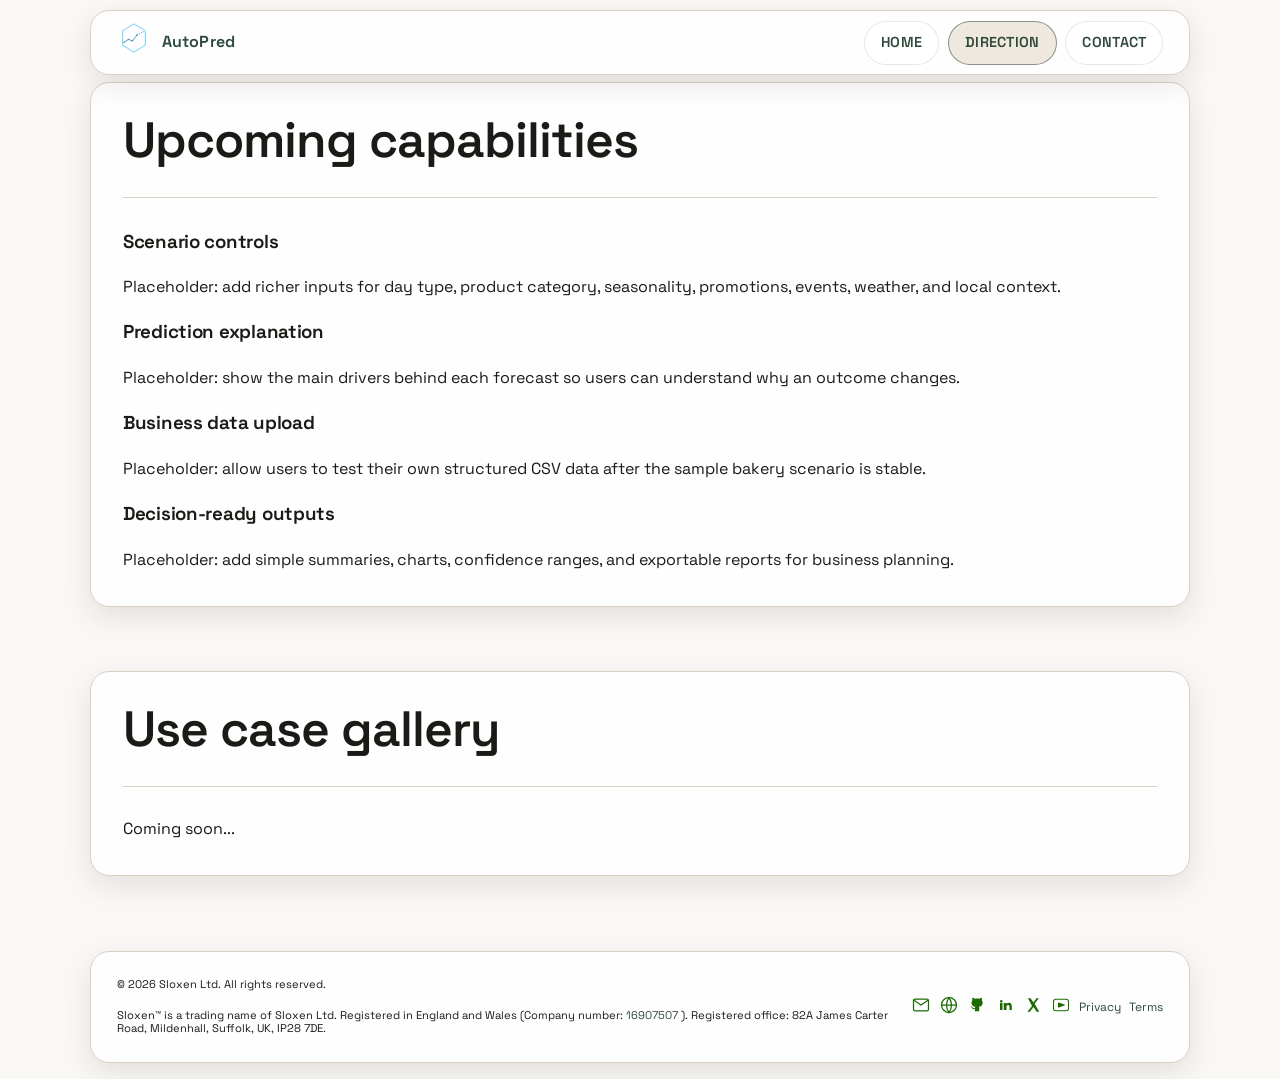
==== direction.html @ 08c7c09d "web structure" ====
<!DOCTYPE html>
<html lang="en">
<head>
  <meta charset="UTF-8" />
  <link rel="icon" type="image/svg+xml" href="assets/autopred.svg" />
  <meta name="viewport" content="width=device-width, initial-scale=1" />
  <title>AutoPred: product direction</title>
  <meta name="description" content="AutoPred product direction, upcoming capabilities, and use case gallery." />
  <link rel="stylesheet" href="style.css" />

  <link rel="preconnect" href="https://fonts.googleapis.com">
  <link rel="preconnect" href="https://fonts.gstatic.com" crossorigin>
  <link href="https://fonts.googleapis.com/css2?family=Space+Grotesk:wght@400;500;600;700&display=swap" rel="stylesheet">
</head>

<body class="sloths-page">
  <header class="site-header">
    <div class="container nav-container">
      <div class="logo">
        <a href="index.html" aria-label="AutoPred home">
          <img class="logo-img" src="assets/autopred.svg" alt="AutoPred logo" />
        </a>
        <span class="logo-text">Auto<span>Pred</span></span>
      </div>

      <nav class="main-nav">
        <a class="nav-link" href="index.html" rel="noopener">home</a>
        <a class="nav-link active" href="direction.html" rel="noopener">direction</a>
        <a class="nav-link" href="https://sloxen.com/contact.html" rel="noopener">contact</a>
      </nav>

      <button class="nav-toggle" type="button"
              aria-label="Open menu"
              aria-controls="mobile-nav"
              aria-expanded="false">
        <span></span><span></span><span></span>
      </button>

      <div id="mobile-nav" class="mobile-nav" aria-hidden="true">
        <div class="mobile-nav__top">
          <div class="mobile-nav__brand">Auto<span>Pred</span></div>
          <button class="mobile-nav__close" type="button" aria-label="Close menu">✕</button>
        </div>

        <nav class="mobile-nav__menu" aria-label="Mobile navigation">
          <div class="mobile-nav__cta">
            <a class="mobile-btn mobile-btn--primary" href="index.html#demo">Try demo</a>
          </div>

          <a class="mobile-link" href="index.html" rel="noopener">home</a>
          <a class="mobile-link" href="direction.html" rel="noopener">direction</a>
          <a class="mobile-link" href="https://sloxen.com/contact.html" rel="noopener">Contact</a>

          <p class="mobile-nav__privacy-note">
            Static demo site. Backend + accounts will be added later.
          </p>

          <a class="mobile-link" href="privacy.html">Privacy</a>
          <a class="mobile-link" href="terms.html">Terms</a>
        </nav>
      </div>
    </div>
  </header>

  <main>
    <!-- UPCOMING CAPABILITIES -->
    <section id="capabilities" class="tab-section">
      <div class="container">
        <h1>Upcoming capabilities</h1>
        <div class="divider"></div>

        <div class="aw-card">
          <h3 class="aw-card__title">Scenario controls</h3>
          <p class="aw-card__desc">
            Placeholder: add richer inputs for day type, product category, seasonality, promotions, events, weather, and local context.
          </p>
        </div>

        <div class="aw-card">
          <h3 class="aw-card__title">Prediction explanation</h3>
          <p class="aw-card__desc">
            Placeholder: show the main drivers behind each forecast so users can understand why an outcome changes.
          </p>
        </div>

        <div class="aw-card">
          <h3 class="aw-card__title">Business data upload</h3>
          <p class="aw-card__desc">
            Placeholder: allow users to test their own structured CSV data after the sample bakery scenario is stable.
          </p>
        </div>

        <div class="aw-card">
          <h3 class="aw-card__title">Decision-ready outputs</h3>
          <p class="aw-card__desc">
            Placeholder: add simple summaries, charts, confidence ranges, and exportable reports for business planning.
          </p>
        </div>
      </div>
    </section>

    <!-- USE CASE GALLERY -->
    <section id="usecase-gallery" class="tab-section">
      <div class="container">
        <h1>Use case gallery</h1>
        <div class="divider"></div>
        <p>Coming soon...</p>
      </div>
    </section>

    <!-- Footer injection -->
    <div id="site-footer"></div>

    <script>
      fetch("footer.html")
        .then(res => res.text())
        .then(html => {
          document.getElementById("site-footer").innerHTML = html;
          const yearEl = document.getElementById("year");
          if (yearEl) yearEl.textContent = new Date().getFullYear();
        });
    </script>

    <!-- Mobile nav script -->
    <script>
      const toggle = document.querySelector(".nav-toggle");
      const mobileNav = document.getElementById("mobile-nav");
      const closeBtn = document.querySelector(".mobile-nav__close");

      function openNav(){
        mobileNav.classList.add("is-open");
        mobileNav.setAttribute("aria-hidden", "false");
        toggle?.setAttribute("aria-expanded", "true");
        document.body.classList.add("nav-open");
      }

      function closeNav(){
        mobileNav.classList.remove("is-open");
        mobileNav.setAttribute("aria-hidden", "true");
        toggle?.setAttribute("aria-expanded", "false");
        document.body.classList.remove("nav-open");
      }

      toggle?.addEventListener("click", (e) => {
        e.stopPropagation();
        openNav();
      });

      closeBtn?.addEventListener("click", closeNav);

      mobileNav?.querySelectorAll("a").forEach(a => a.addEventListener("click", closeNav));

      document.addEventListener("keydown", (e) => {
        if(e.key === "Escape") closeNav();
      });

      document.addEventListener("click", (e) => {
        if (!mobileNav.classList.contains("is-open")) return;

        const target = e.target;
        if (!(target instanceof Node)) return;

        const clickedInsidePanel = mobileNav.contains(target);
        const clickedToggle = toggle && toggle.contains(target);

        if (!clickedInsidePanel && !clickedToggle) closeNav();
      });
    </script>

    <script>
    function scrollPlots(button, direction) {
      const carousel = button.closest('.plot-carousel');

      const container = carousel.querySelector(
        '.product-plot-strip, .product-plot-strip-wide'
      );

      const scrollAmount = container.clientWidth * 0.8;

      container.scrollBy({
        left: direction * scrollAmount,
        behavior: 'smooth'
      });
    }
    </script>

    <script src="./script.js"></script>
  </main>
</body>
</html>
---- style.css ----
/* =========================================================
   Sloxen - style.css (tidied + deduplicated)
   0) Reset + Variables
   ========================================================= */

*, *::before, *::after { box-sizing: border-box; }

:root{
  /* Header offset for fixed header (desktop default) */
  --header-offset: 10px;

  /* Softer, more “creamy green” palette */
  --bg: #f2f7f1;
  --surface: #ffffff;
  --text: #0f1f17;
  --muted: #40554b;
  --accent: #2f7d63;
  --accent-soft: #e2f0ea;
  --divider: #d6e2da;
  --radius-lg: 1.2rem;
  --shadow: 0 8px 24px rgba(15,31,23,0.08);
}


/* =========================================================
   1) Base Page Layout
   ========================================================= */

html, body{
  margin: 0;
  padding: 0;
  min-height: 100%;
  overflow-x: hidden;
  font-family: "Space Grotesk", system-ui, sans-serif;
  color: var(--text);
  line-height: 1.65;
  background: var(--bg);
}

/* Reserve space so content never sits under the fixed header */
body{
  padding-top: var(--header-offset);
}

/* Containers */
.container{
  width: 100%;
  max-width: 1100px;
  margin: 0 auto;
  padding: 0 1rem;
}


/* =========================================================
   2) Header (Fixed)
   ========================================================= */

.site-header{
  position: fixed;
  top: 2;
  left: 0;
  right: 0;
  z-index: 1000;
  background: var(--bg);
}

.site-header .container{
  width: 100%;
}


/* =========================================================
   3) Header “Card” + Footer “Card”
   - Shared “card” visual style.
   ========================================================= */

.nav-container,
.site-footer .footer-grid{
  background: rgba(255,255,255,0.90);
  border: 1px solid var(--divider);
  border-radius: var(--radius-lg);
  box-shadow: var(--shadow);
  padding: 0.6rem 1.6rem;
}

.nav-container{
  display: flex;
  justify-content: space-between;
  align-items: center;
  flex-wrap: wrap;
  gap: 1rem;
  position: relative; /* anchor for mobile hamburger positioning */
}


/* =========================================================
   4) Logo
   ========================================================= */

.logo{
  display: flex;
  align-items: center;
  gap: 0.7rem;
}
.logo-img{
  height: 34px;
  width: 34px;
  border-radius: 50%;
}
.logo-text{
  font-weight: 650;
  letter-spacing: 0.01em;
  color: var(--accent);
}
.logo-text span{
  color: inherit;
}


/* =========================================================
   5) Desktop Navigation Pills
   - Premium pill buttons.
   ========================================================= */

.main-nav{
  display: flex;
  flex-wrap: wrap;
  gap: 0.55rem;
}

.nav-link{
  display: inline-flex;
  align-items: center;
  justify-content: center;

  height: 44px;
  padding: 0 16px;

  border-radius: 9999px;
  border: 1px solid rgba(15,31,23,0.10);

  background: rgba(255,255,255,0.92);
  color: var(--muted);

  font-size: 0.9rem;
  font-weight: 600;
  letter-spacing: 0.02em;
  text-transform: uppercase;
  line-height: 1;

  cursor: pointer;
  text-decoration: none;
  white-space: nowrap;
}

.nav-link:hover{
  color: var(--text);
  border-color: rgba(15, 39, 31, 0.35);
}

/* Active: subtle, not neon */
.nav-link.active,
.nav-link[aria-current="page"]{
  border-color: rgba(15, 44, 35, 0.45);
  color: var(--accent);
  background: var(--accent-soft);
}


/* =========================================================
   6) Desktop Dropdown (details/summary)
   - Dropdown caret uses “≡” as you currently have; keep or change later.
   - Menu is a small card.
   ========================================================= */

.nav-dropdown{
  position: relative;
  display: inline-block;
}

.nav-dropdown > summary{
  list-style: none;
}
.nav-dropdown > summary::-webkit-details-marker{
  display: none;
}

/* Caret / icon */
.nav-dropdown > summary::after{
  content: "≡";
  margin-left: 1rem;
  font-size: 2em;
  opacity: 0.5;
  letter-spacing: -0.05em;
}

.nav-dropdown-menu{
  position: absolute;
  top: calc(100% + 10px);
  left: 0;
  min-width: 220px;
  padding: 0.5rem;
  border-radius: 14px;
  background: rgba(255,255,255,0.95);
  border: 1px solid var(--divider);
  box-shadow: 0 12px 28px rgba(4, 8, 6, 0.12);
  z-index: 2000;
}

.nav-dropdown-link{
  display: block;
  padding: 0.55rem 0.75rem;
  border-radius: 10px;
  text-decoration: none;
  color: var(--muted);
  font-size: 0.82rem;
  letter-spacing: 0.08em;
  text-transform: uppercase;
  white-space: nowrap;
}
.nav-dropdown-link:hover{
  background: rgba(47,125,99,0.10);
  color: var(--text);
}

.nav-dropdown:not([open]) .nav-dropdown-menu{
  display: none;
}


/* =========================================================
   7) Typography
   - Removed global “p { max-width: 100% !important; }” which broke layouts.
   - Keep normal paragraph rhythm.
   ========================================================= */

h1, h2, h3{
  color: var(--text);
  margin: 0.5rem 0;
  font-weight: 650;
  letter-spacing: -0.015em;
}
h1{ font-size: clamp(1.9rem, 3.6vw, 2.4rem); }
h2{ font-size: 1.25rem; margin-top: 1.2rem; }

p{ margin: 0.9rem 0; }

a{ color: var(--accent); }
a:hover{ text-decoration: underline; }

.lead{
  margin: 0.45rem 0;
  font-size: clamp(1.8rem, 4vw, 2.35rem);
  line-height: 1.12;
  letter-spacing: -0.02em;
}

/* Pill tagline */
.pill{
  display: inline-block;
  margin-top: 0rem;
  border-radius: 9999px;
  border: 1px solid rgba(15,31,23,0.10);
  padding: 0.4rem 0.9rem;
  font-size: 0.74rem;
  text-transform: uppercase;
  letter-spacing: 0.14em;
  color: var(--muted);
  background: rgba(255,255,255,0.92);
}


/* =========================================================
   8) Dividers + Spacers
   ========================================================= */

.divider{
  height: 1px;
  background: var(--divider);
  margin: 1.6rem 0;
}

.sub-divider{
  width: 48px;
  height: 1px;
  background: var(--divider);
  margin: 1.2rem 0;
  opacity: 0.7;
}

.spacer-lg{ height: 2.4rem; }
.spacer-xl{ height: 3.2rem; }


/* =========================================================
   9) About Quote Block (merged)
   ========================================================= */

.about-quote{
  max-width: 720px;
  margin: 3rem 0 3.5rem;
  margin-left: 1.5rem;
  padding-left: 1.2rem;
  border-left: 2px solid var(--divider);
}

.quote-lead{
  font-size: 1.35rem;
  font-weight: 500;
  line-height: 1.4;
  margin: 0 0 0.6rem;
  color: var(--text);
}

.quote-body{
  font-size: 1.05rem;
  line-height: 1.7;
  margin: 0;
  color: var(--muted);
}

.emphasis{
  font-weight: 500;
  color: var(--text);
}


/* =========================================================
   10) Hybrid Diagram
   ========================================================= */

.hybrid-diagram{
  display: block;
  text-align: center;
  max-width: 680px;
  margin: 2.4rem auto 3rem;
  color: var(--muted);
}

.hybrid-diagram svg{
  display: block;
  width: 100%;
  height: auto;
  margin: 0 auto 1rem;
}

.hybrid-diagram img{
  display: block;
  max-width: 100%;
  height: auto;
  margin: 0 auto;
}

/* SVG text via class so we can size it responsively */
.hybrid-center{
  font-size: 14px;
  font-weight: 500;
  fill: currentColor;
}

/* Legend: responsive pills */
.hybrid-legend{
  display: flex;
  flex-wrap: wrap;
  gap: 0.5rem;
  justify-content: center;
  margin: 0.6rem 0 0.9rem;
}

.legend-pill{
  display: inline-flex;
  align-items: center;
  justify-content: center;
  padding: 0.35rem 0.7rem;
  border-radius: 9999px;
  border: 1px solid rgba(15,31,23,0.12);
  background: rgba(255,255,255,0.9);
  color: var(--muted);
  font-size: 0.85rem;
  line-height: 1;
  white-space: nowrap;
}

.diagram-caption{
  font-size: 0.95rem;
  line-height: 1.6;
  text-align: center;
  color: var(--muted);
  margin: 0;
}

.process-flow {
  display: flex;
  gap: 1.5rem;
  overflow-x: auto;
  padding: 1rem 0;
  margin: 1rem 0;
}

.step {
  flex: 0 0 auto;
  min-width: 140px;
  text-align: center;
  position: relative;
}

.step-number {
  width: 36px;
  height: 36px;
  margin: 0 auto 0.5rem;
  border-radius: 50%;
  background: #1b6b02;
  color: white;
  display: flex;
  align-items: center;
  justify-content: center;
  font-weight: 600;
}

.step p {
  font-size: 0.9rem;
  color: #1b6b02;
}

/* optional connecting line */
.step:not(:last-child)::after {
  content: "";
  position: absolute;
  top: 18px;
  right: -0.75rem;
  width: 1.5rem;
  height: 2px;
  background: #e5e7eb;
}

.pricing-grid {
  display: grid;
  grid-template-columns: repeat(3, 1fr);
  gap: 1rem;
  margin: 1.5rem 0;
}

.pricing-card {
  border-radius: 18px;
  padding: 1.25rem;
  background: #EEF5FA;
  border: 1px solid #D6E6F2;
  transition: transform 0.2s ease, box-shadow 0.2s ease;
}

.pricing-card:nth-child(1) {
  background: #F0F7FC;
  border-color: #2C7FB8;
}

.pricing-card:nth-child(2) {
  background: #F2F8FC;
  border-color: #CFE3F1;
}

.pricing-card:nth-child(3) {
  background: #F6FAFD;
  border-color: #DDEBF5;
}

.pricing-card:hover {
  transform: translateY(-10px);
  box-shadow: 0 8px 24px rgba(0, 0, 0, 0.08);
}

.pricing-tag {
  font-size: 0.8rem;
  font-weight: 800;
  letter-spacing: 0.08em;
  text-transform: uppercase;
  color: #2C7FB8;
}

.pricing-note {
  margin-top: 1rem;
  font-size: 0.9rem;
  color: #6b7280;
}

.pricing-card p {
  color: #374151;
}


/* =========================================================
   11) Anchor/Scroll Offset (single system)
   ========================================================= */

html{
  scroll-padding-top: var(--header-offset);
}

section,
.tab-section,
h1, h2, h3{
  scroll-margin-top: var(--header-offset);
}


/* =========================================================
   12) Figures / Images / Zoom
   - Kept your figure sizing + zoom behaviour.
   ========================================================= */

figure{ margin: 0; }

figure img{
  display: block;
  width: 100%;
  height: auto;
  max-width: 100%;
}

.figure-half{
  max-width: 50%;
  margin: 1.5rem auto;
}

.figure-half figcaption {
  display: block;
  width: min(90vw, 1036px);
  margin-top: 0.75rem;
  margin-left: 50%;
  transform: translateX(-50%);
  text-align: left;
  position: relative;
  z-index: 1;
}

.zoomable img {
  position: relative;
  z-index: 2;
  cursor: zoom-in;
  transition: transform 0.25s ease;
  transform-origin: center top;
}

.zoomable img:hover {
  transform: scale(2);
  z-index: 10;
}

.zoomable img:active {
  transform: scale(1.5);
  z-index: 10;
  cursor: zoom-out;
}

.plot-carousel {
  position: relative;
  display: flex;
  align-items: center;
}

.plot-nav {
  position: absolute;
  top: 50%;
  transform: translateY(-50%);
  z-index: 2;

  width: 36px;
  height: 36px;
  border-radius: 50%;
  border: none;

  background: rgba(255,255,255,0.9);
  box-shadow: 0 2px 6px rgba(0,0,0,0.15);
  cursor: pointer;
  font-size: 20px;
}

.plot-nav.left {
  left: -10px;
}

.plot-nav.right {
  right: -10px;
}

.plot-nav:hover {
  background: white;
}

.product-plot-strip {
  display: flex;
  gap: 1rem;
  overflow-x: auto;
  overflow-y: hidden;
  scroll-snap-type: x mandatory;
  padding: 0.75rem 0 1rem;
  margin: 1rem 0 1.25rem;
  max-width: 100%;
}

.product-plot-strip img {
  flex: 0 0 auto;
  height: 520px;
  width: auto;
  border-radius: 14px;
  border: 1px solid #e5e7eb;
  scroll-snap-align: start;
  background: #fff;
  object-fit: cover;
}

.product-plot-strip::-webkit-scrollbar {
  height: 8px;
}

.product-plot-strip::-webkit-scrollbar-thumb {
  background: #cbd5e1;
  border-radius: 999px;
}

.product-plot-strip-wide {
  display: flex;
  gap: 1rem;
  overflow-x: auto;
  overflow-y: hidden;
  scroll-snap-type: x mandatory;
  padding: 0.75rem 0 1rem;
  margin: 1rem 0 1.25rem;
  max-width: 100%;
}

.product-plot-strip-wide img {
  flex: 0 0 auto;
  height: 200px;
  width: auto;
  border-radius: 14px;
  border: 1px solid #e5e7eb;
  scroll-snap-align: start;
  background: #fff;
  object-fit: cover;
}

.product-plot-strip-wide::-webkit-scrollbar {
  height: 8px;
}

.product-plot-strip-wide::-webkit-scrollbar-thumb {
  background: #cbd5e1;
  border-radius: 999px;
}


/* =========================================================
   13) Footer
   ========================================================= */

.site-footer{
  font-size: 0.7rem;      /* align with nav pills */
  padding: 0.7rem 0 1rem;  /* tighter vertical rhythm */
}

.footer-grid{
  display: flex;
  justify-content: space-between;
  align-items: center;
  gap: 0.6rem;
}

.site-footer .footer-grid{
  gap: 0.6rem;
}

.footer-meta p{
  margin: 0.05rem 0;
  line-height: 1.2;
  font-size: inherit;
}

.footer-links a{
  font-size: 0.75rem;
  text-decoration: none;
  color: var(--muted);
  line-height: 1.2;
}
.footer-links a:hover{
  color: var(--text);
  text-decoration: underline;
}

.footer-links {
  display: flex;
  align-items: center;
  gap: 0.5rem;
  flex-wrap: nowrap;
}

/* =========================================================
   14) Page Theme
   ========================================================= */

body.sloths-page{
  --bg: #FAF8F4;
  --surface: #FFFFFF;
  --text: #1C1A17;
  --muted: #6E665E;
  --divider: #D9CFC2;
  --accent: #2F4A3C;
  --accent-soft: #EFE8DF;
  --shadow: 0 10px 28px rgba(28,26,23,0.10);
}

/* top spacing rule  */
body.sloths-page .tab-section:first-of-type{
  margin-top: 0.5rem;
  padding: 4rem 0;
}

body.sloths-page main .tab-section + .tab-section{
  margin-top: -4rem;
}

/* sloths page main panel */
body.sloths-page main .tab-section{
  padding: 4rem 0;
}

body.sloths-page main .tab-section .container{
  background: rgba(255,255,255,0.88);
  border: 1px solid var(--divider);
  border-radius: var(--radius-lg);
  box-shadow: var(--shadow);
  padding: 1rem 2rem;
}



/* Contact typography */
body.sloths-page h1{
  font-size: clamp(2.2rem, 4.2vw, 3.1rem);
  font-weight: 600;
  letter-spacing: -0.02em;
  margin-top: 0;
}

body.sloths-page p{
  max-width: none;
  margin: 1.05rem 0;
  color: var(--text);
}

body.sloths-page .divider{
  background: var(--divider);
  margin: 1rem 0 1.8rem;
  opacity: 0.95;
}

body.sloths-page a{
  color: var(--accent);
  text-decoration: underline;
  text-decoration-thickness: 1px;
  text-underline-offset: 3px;
}
body.sloths-page a:hover{
  text-decoration-thickness: 2px;
}


/* =========================================================
   15) Contact Form 
   ========================================================= */

.contact-form{
  margin-top: 1.2rem;
  max-width: 720px;
}

.contact-form .form-row{
  display: flex;
  flex-direction: column;
  gap: 0.45rem;
  margin: 0.95rem 0;
}

.contact-form label{
  font-weight: 550;
  color: var(--text);
}

.contact-form input,
.contact-form select,
.contact-form textarea{
  width: 100%;
  padding: 0.75rem 0.9rem;
  border: 1px solid var(--divider);
  border-radius: 12px;
  background: var(--surface);
  color: var(--text);
  font: inherit;
  line-height: 1.4;
  outline: none;

  appearance: none;
  -webkit-appearance: none;
  -moz-appearance: none;
}

.contact-form textarea{
  resize: vertical;
  min-height: 140px;
}

.contact-form input:focus,
.contact-form select:focus,
.contact-form textarea:focus{
  border-color: rgba(47,125,99,0.55);
  box-shadow: 0 0 0 3px rgba(47,125,99,0.16);
}

.contact-form button{
  margin-top: 0.6rem;
  height: 38px;
  padding: 0 16px;
  border-radius: 9999px;
  border: 1px solid rgba(15,31,23,0.12);
  background: rgba(255,255,255,0.92);
  color: var(--muted);
  font: inherit;
  font-size: 0.74rem;
  font-weight: 650;
  letter-spacing: 0.12em;
  text-transform: uppercase;
  cursor: pointer;
  white-space: nowrap;
}

.contact-form button:hover{
  color: var(--text);
  border-color: rgba(47,125,99,0.35);
  transform: translateY(-1px);
}


/* =========================================================
   16) NAV
   ========================================================= */

nav a,
nav a:hover,
nav a:focus,
nav a:active,
nav a.active{
  text-decoration: none !important;
}


/* =========================================================
   17) Small helpers
   ========================================================= */

.work-links{
  font-size: 0.9em;
  opacity: 0.85;
}

.profile-link{
  display: inline-flex;
  flex-direction: column;
  align-items: flex-start;
  gap: 0.4rem;
  text-decoration: none;
}




/* =========================================================
   18) Mobile
   ========================================================= */

@media (max-width: 720px){
  :root{
    --header-offset: 1px;
  }

  /* Hybrid diagram mobile tuning */
  .hybrid-diagram{ margin: 2rem auto 2.4rem; }
  .diagram-caption{ font-size: 0.9rem; text-align: left; }
  .hybrid-legend{ justify-content: flex-start; }
  .legend-pill{ font-size: 0.82rem; }

  /* Contact page mobile spacing */

  body.sloths-page main .tab-section:first-of-type{
    padding-top: 4rem;
    padding: 4rem 0;
  }
  body.sloths-page main .tab-section + .tab-section{
    padding: -2rem 0;
  }
  body.sloths-page main .tab-section{
    padding: 4rem 0;
  }  
  body.sloths-page main .tab-section .container{
    padding: 0.5rem 1rem;
  }
  body.sloths-page p{
    max-width: 100%;
  }

  /* Desktop dropdown menu width tweak (harmless even if desktop nav hidden) */
  .nav-dropdown-menu{
    left: auto;
    right: 0;
    min-width: 210px;
  }

    /* Headings */
  h1{
    font-size: clamp(1rem, 6vw, 1rem);
    line-height: 1.2;
  }

  h2{
    font-size:90.rem;
    line-height: 1.3;
  }

  h3{
    font-size: 0.9rem;
    line-height: 1.35;
  }

  /* Body text */
  p{
    font-size: 0.8rem;
    line-height: 1.55;
  }

  /* Lead / hero text */
  .lead{
    font-size: 1.45rem;
    line-height: 1.25;
  }

  /* Quote blocks */
  .quote-lead{
    font-size: 1.1rem;
    line-height: 1.4;
  }

  .quote-body{
    font-size: 0.9rem;
  }

  .about-quote{
    margin: 0.2rem 0 0.2rem 0;
  }

  .about-quote p{
    margin: 0.2rem 0 0.2rem 0;
  }

  .about-quote + .pill{
    margin-top: 0.2rem;
  }

  /* Pills / small UI text */
  .pill,
  .legend-pill{
    font-size: 0.7rem;
  }
  .about-pill{
    margin: 0.2rem 0 0.2rem 0;
  }

  .about-pill p{
    margin: 0.2rem 0 0.2rem 0;
  }
}


@media (max-width: 960px){
  .footer-grid{
    flex-direction: column;
    align-items: flex-start;
  }
  .site-footer{
    font-size: 0.6rem;   /* smaller, still readable */
    line-height: 0.8;
  }

  .site-footer p,
  .site-footer a{
    font-size: inherit;
  }
}

@media (max-width: 720px){
  .figure-half figcaption {
    width: calc(100vw - 3rem);
    max-width: none;
    position: relative;
  }
}


/* =========================================================
   19) Mobile Navigation - Hamburger + Panel
   ========================================================= */

/* Hamburger button (mobile only) */
.nav-toggle{
  display: none;
  width: 44px;
  height: 44px;
  border-radius: 12px;
  border: 1px solid rgba(15,31,23,0.14);
  background: rgba(255,255,255,0.92);
  box-shadow: var(--shadow);
  cursor: pointer;

  position: absolute;
  right: 0.6rem;
  top: 0.6rem;
}

.nav-toggle span{
  position: absolute;
  left: 11px;
  right: 11px;
  height: 2px;
  background: var(--muted);
  border-radius: 2px;
}
.nav-toggle span:nth-child(1){ top: 14px; }
.nav-toggle span:nth-child(2){ top: 21px; }
.nav-toggle span:nth-child(3){ top: 28px; }

/* Mobile behaviour: hide desktop nav, show hamburger */
@media (max-width: 960px){
  .main-nav{ display: none !important; }
  .nav-toggle{ display: inline-flex; }
}


/* Panel: floating, not full screen */
.mobile-nav{
  position: fixed;
  top: 0%;
  right: 0%;
  bottom: 0%;
  max-height: 120vh;
  max-width: 300px;
  overflow-y: auto;
  z-index: 3000;

  display: none;
  padding: 16px 16px 18px;

  background: rgba(242,247,241,0.85);
  color: var(--text);
  backdrop-filter: blur(10px);
  -webkit-backdrop-filter: blur(10px);

  border-radius: 22px;
  box-shadow: 0 24px 60px rgba(15,31,23,0.18);
}

.mobile-nav.is-open{ display: block; }
body.nav-open{ overflow: hidden; }

/* Panel top row */
.mobile-nav__top{
  display: flex;
  align-items: center;
  justify-content: space-between;
  gap: 12px;
  margin-bottom: 14px;
}

.mobile-nav__brand{
  color: var(--accent);
  font-weight: 650;
  letter-spacing: 0.02em;
}
.mobile-nav__brand span{
  color: var(--accent);
  opacity: 0.9;
}

.mobile-nav__close{
  width: 44px;
  height: 44px;
  border-radius: 12px;
  border: 1px solid rgba(15,31,23,0.14);
  background: rgba(255,255,255,0.92);
  color: var(--text);
  box-shadow: var(--shadow);
  font-size: 20px;
  cursor: pointer;
}

/* Menu container */
.mobile-nav__menu{
  display: flex;
  flex-direction: column;
  gap: 12px;
  margin-top: 8px;
}

/* Unified button system (top-level + links)
   - Top-level expandable items are <summary>
   - Non-expandable items should use .mobile-link
*/
.mobile-acc > summary,
.mobile-link{
  display: flex;
  align-items: center;
  justify-content: space-between;

  padding: 16px 18px;
  border-radius: 14px;

  background: rgba(255,255,255,0.95);
  border: 1px solid var(--divider);
  box-shadow: var(--shadow);

  color: var(--text);
  font-weight: 600;
  font-size: 0.8rem;
  letter-spacing: 0.12em;
  text-transform: uppercase;

  text-decoration: none;
}

/* Summary: hide default marker */
.mobile-acc > summary{
  list-style: none;
}
.mobile-acc > summary::-webkit-details-marker{
  display: none;
}

/* Chevron only for expandable items */
.mobile-acc > summary::after{
  content: "▾";
  font-size: 1.5rem;   /* arrow size */
  font-weight: 700;
  line-height: 1;
  color: var(--muted);
  margin-left: 10px;
}
.mobile-acc[open] > summary::after{
  content: "▴";
}

/* Sub-items inside open accordion */
.mobile-acc a{
  display: flex;
  align-items: center;
  justify-content: space-between;

  margin-top: 10px;
  padding: 16px 18px;
  border-radius: 14px;

  background: rgba(255,255,255,0.85);
  border: 1px solid rgba(15,31,23,0.12);
  box-shadow: 0 8px 20px rgba(15,31,23,0.06);

  color: var(--text);
  font-size: 0.9rem;
  font-weight: 500;
  letter-spacing: 0.02em;
  text-transform: none;

  text-decoration: none;
}

/* Hover / tap feedback */
.mobile-acc > summary:hover,
.mobile-acc a:hover,
.mobile-link:hover{
  background: var(--accent-soft);
  border-color: rgba(47,125,99,0.35);
}

/* Privacy note inside panel */
.mobile-nav__privacy-note{
  margin: 0.1rem 0 0.1rem;
  font-size: 0.6rem;
  line-height: 1;
  color: var(--muted);
  opacity: 0.9;
}

/* CTA (kept centered, not pinned) */
.mobile-nav__cta{
  margin: 2rem 0 1.2rem;
  display: flex;
  justify-content: center;
}

/* CTA buttons */
.mobile-btn{
  display: flex;
  align-items: center;
  justify-content: center;

  height: 48px;
  border-radius: 18px;
  text-decoration: none;

  font-weight: 450;
  letter-spacing: 0.1em;
  text-transform: uppercase;
  font-size: 0.6rem;
}

.mobile-btn--primary{
  min-width: 78%;
  height: auto;
  padding: 16px 28px;

  font-size: 0.8rem;
  font-weight: 700;
  letter-spacing: 0.2em;

  background: var(--accent);
  color: #ffffff !important;

  box-shadow: 0 12px 28px rgba(15,31,23,0.22);
}

/* Optional outline style if you use a second CTA */
.mobile-btn--outline{
  min-width: 78%;
  height: auto;
  padding: 16px 28px;

  background: rgba(255,255,255,0.92);
  color: var(--accent);
  border: 1px solid rgba(47,125,99,0.35);
}

@media (max-width: 640px) {
  .product-plot-strip img {
    width: 88vw;
    max-width: 320px;
    height: auto;
    margin: 0 auto;
  }
}

@media (max-width: 760px) {
  .pricing-grid {
    grid-template-columns: 1fr;
  }
}

/* =========================================================
   END
   ========================================================= */
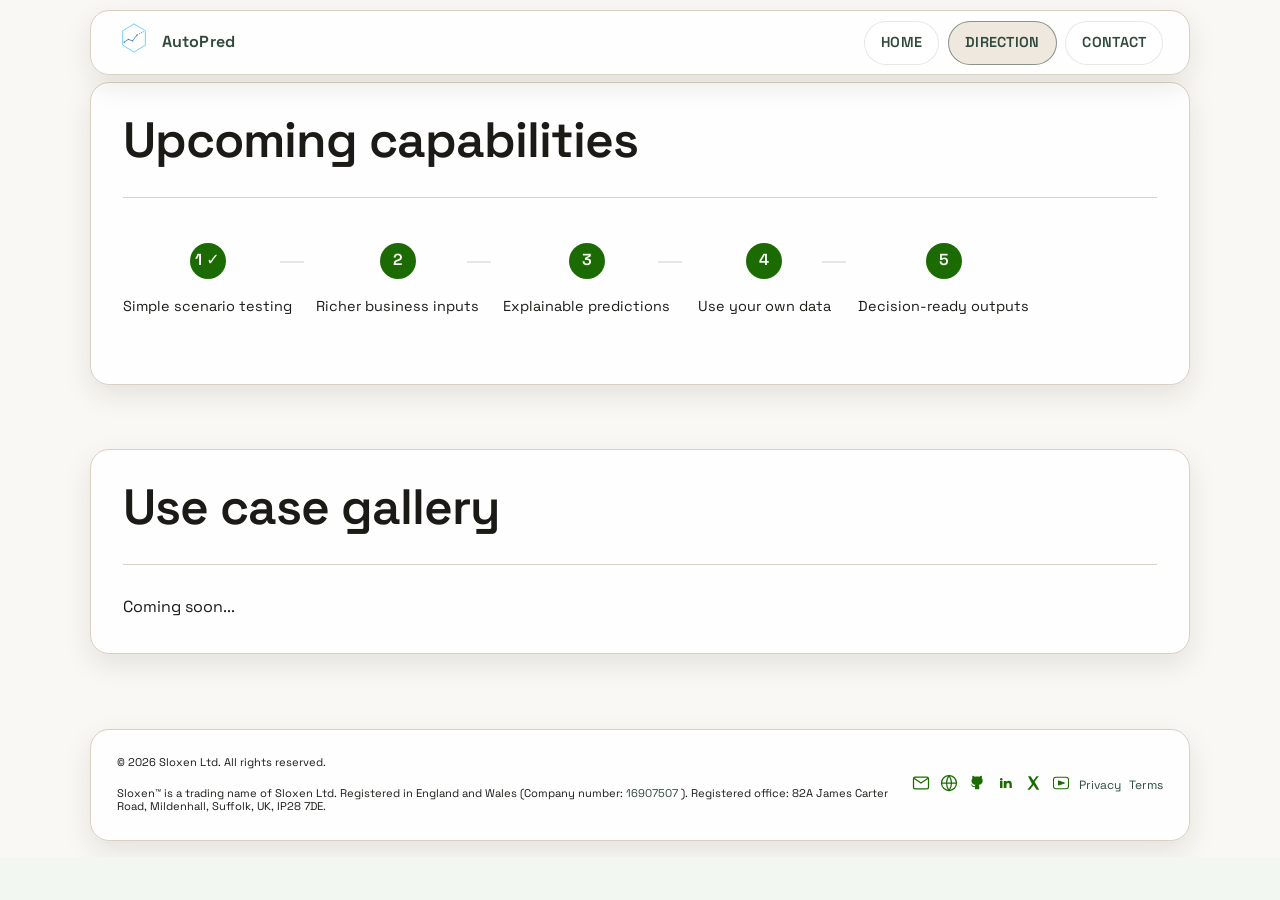
==== commit cc13ef77: "update roadmap" ====
--- a/direction.html
+++ b/direction.html
@@ -52,7 +52,7 @@
           <a class="mobile-link" href="https://sloxen.com/contact.html" rel="noopener">Contact</a>
 
           <p class="mobile-nav__privacy-note">
-            Static demo site. Backend + accounts will be added later.
+            Static demo site. Add backend and accounts later.
           </p>
 
           <a class="mobile-link" href="privacy.html">Privacy</a>
@@ -69,32 +69,33 @@
         <h1>Upcoming capabilities</h1>
         <div class="divider"></div>
 
-        <div class="aw-card">
-          <h3 class="aw-card__title">Scenario controls</h3>
-          <p class="aw-card__desc">
-            Placeholder: add richer inputs for day type, product category, seasonality, promotions, events, weather, and local context.
-          </p>
-        </div>
+        <div class="process-flow">
 
-        <div class="aw-card">
-          <h3 class="aw-card__title">Prediction explanation</h3>
-          <p class="aw-card__desc">
-            Placeholder: show the main drivers behind each forecast so users can understand why an outcome changes.
-          </p>
-        </div>
+          <div class="step">
+            <div class="step-number">1 ✓</div>
+            <p>Simple scenario testing</p>
+          </div>
 
-        <div class="aw-card">
-          <h3 class="aw-card__title">Business data upload</h3>
-          <p class="aw-card__desc">
-            Placeholder: allow users to test their own structured CSV data after the sample bakery scenario is stable.
-          </p>
-        </div>
+          <div class="step">
+            <div class="step-number">2</div>
+            <p>Richer business inputs</p>
+          </div>
 
-        <div class="aw-card">
-          <h3 class="aw-card__title">Decision-ready outputs</h3>
-          <p class="aw-card__desc">
-            Placeholder: add simple summaries, charts, confidence ranges, and exportable reports for business planning.
-          </p>
+          <div class="step">
+            <div class="step-number">3</div>
+            <p>Explainable predictions</p>
+          </div>
+
+          <div class="step">
+            <div class="step-number">4</div>
+            <p>Use your own data</p>
+          </div>
+
+          <div class="step">
+            <div class="step-number">5</div>
+            <p>Decision-ready outputs</p>
+          </div>
+
         </div>
       </div>
     </section>
